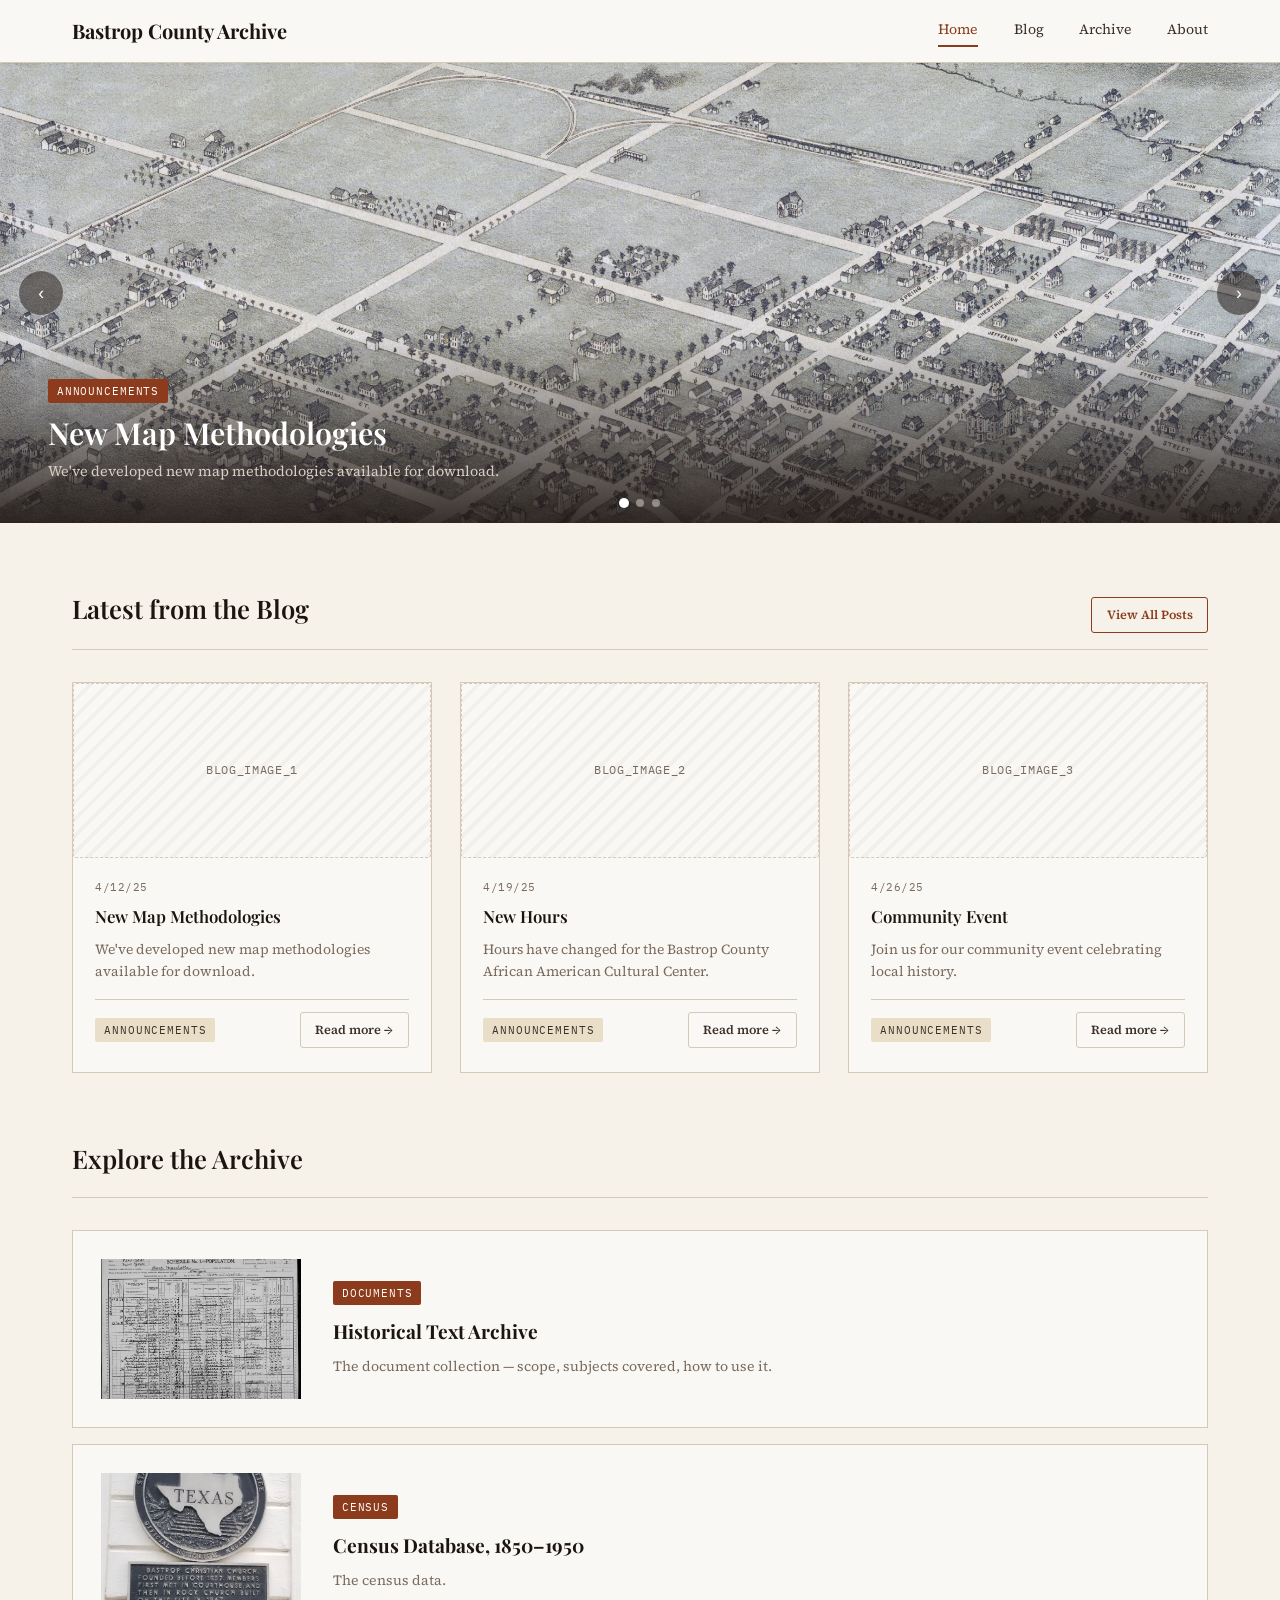
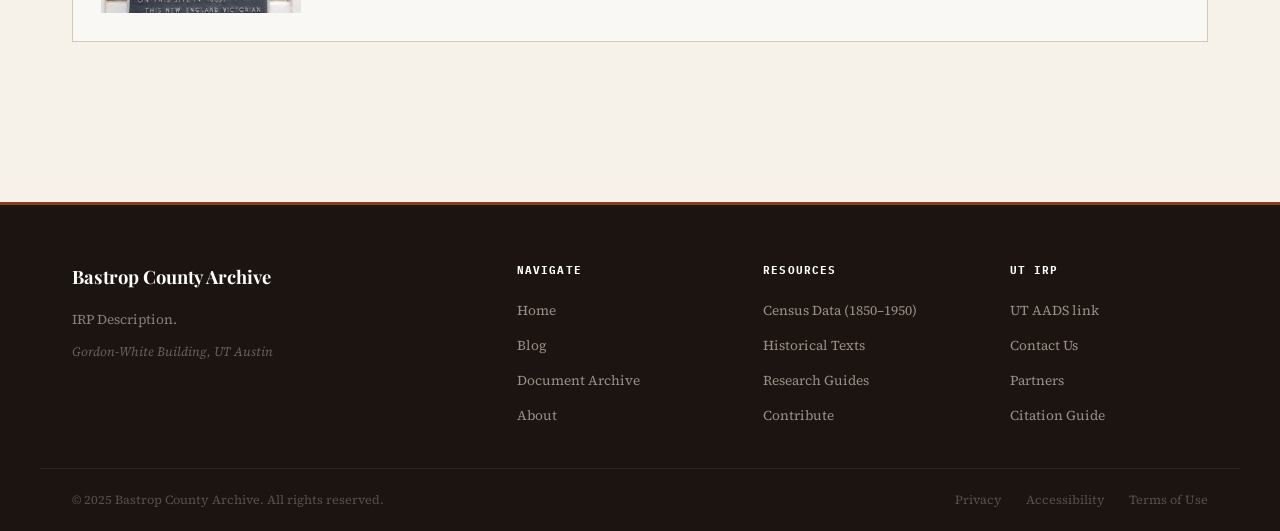
==== index.html @ de2d016e "first commit" ====
<!DOCTYPE html>
<html lang="en">
<head>
  <meta charset="UTF-8">
  <meta name="viewport" content="width=device-width, initial-scale=1.0">
  <title>Home — Bastrop County Archive</title>
  <link rel="stylesheet" href="style.css">
</head>
<body>

<main>

  <!-- ── carousel ── -->
  <div class="carousel-wrap" id="carousel">
    <div class="carousel-track" id="carouselTrack">

      <div class="carousel-slide">
        <img class="slide-img" src="bastrop-birdseye.jpg" alt="New Map Methodologies">
        <div class="carousel-caption">
          <span class="tag tag--rust">Announcements</span>
          <h2>New Map Methodologies</h2>
          <p>We've developed new map methodologies available for download.</p>
        </div>
      </div>

      <div class="carousel-slide">
        <img class="slide-img" src="bccaacc-frontsign.jpeg" alt="New Map Methodologies">
        <div class="carousel-caption">
          <span class="tag tag--rust">Logistical</span>
          <h2>New Hours</h2>
          <p>Hours have changed for the Bastrop County African American Cultural Center.</p>
        </div>
      </div>

      <div class="carousel-slide">
        <img class="slide-img" src="bccaacc-people.jpg" alt="New Map Methodologies">
        <div class="carousel-caption">
          <span class="tag tag--rust">Logistical</span>
          <h2>Upcoming Meeting</h2>
          <p>Join us for our monthly meeting to discuss upcoming projects and initiatives.</p>
        </div>
      </div>

    </div>
    <button class="carousel-btn prev" onclick="carouselMove(-1)" aria-label="Previous">&#8249;</button>
    <button class="carousel-btn next" onclick="carouselMove(1)" aria-label="Next">&#8250;</button>
    <div class="carousel-dots" id="carouselDots"></div>
  </div>


  <!-- ── LATEST BLOG POSTS ── -->
  <div class="container">
    <section class="home-section">
      <div class="section-header">
        <h2>Latest from the Blog</h2>
        <a href="blog.html" class="btn btn--outline btn--sm">View All Posts</a>
      </div>

      <div class="blog-grid">

        <!-- Card 1 -->
        <article class="blog-card">
          <div class="blog-card__img-ph ph">blog_image_1</div>
          <div class="blog-card__body">
            <p class="blog-card__meta">4/12/25</p>
            <h3 class="blog-card__title"><a href="#">New Map Methodologies</a></h3>
            <p class="blog-card__excerpt">We've developed new map methodologies available for download.</p>
            <div class="blog-card__footer">
              <span class="tag">Announcements</span>
              <a href="#" class="btn btn--ghost btn--sm">Read more →</a>
            </div>
          </div>
        </article>

        <!-- Card 2 -->
        <article class="blog-card">
          <div class="blog-card__img-ph ph">blog_image_2</div>
          <div class="blog-card__body">
            <p class="blog-card__meta">4/19/25</p>
            <h3 class="blog-card__title"><a href="#">New Hours</a></h3>
            <p class="blog-card__excerpt">Hours have changed for the Bastrop County African American Cultural Center.</p>
            <div class="blog-card__footer">
              <span class="tag">Announcements</span>
              <a href="#" class="btn btn--ghost btn--sm">Read more →</a>
            </div>
          </div>
        </article>

        <!-- Card 3 -->
        <article class="blog-card">
          <div class="blog-card__img-ph ph">blog_image_3</div>
          <div class="blog-card__body">
            <p class="blog-card__meta">4/26/25</p>
            <h3 class="blog-card__title"><a href="#">Community Event</a></h3>
            <p class="blog-card__excerpt">Join us for our community event celebrating local history.</p>
            <div class="blog-card__footer">
              <span class="tag">Announcements</span>
              <a href="#" class="btn btn--ghost btn--sm">Read more →</a>
            </div>
          </div>
        </article>

      </div>
    </section>

<!-- ── QUICK LINKS ── -->
<section class="home-section" style="padding-top:0;">
  <div class="section-header">
    <h2>Explore the Archive</h2>
  </div>
  <div style="display:flex; flex-direction:column; gap:1rem;">
    <a href="archive.html" class="quick-card" style="display:flex; align-items:center; min-height:140px;">
      <img src="census-scan.jpg" alt="Documents" style="width:200px; height:140px; object-fit:cover; margin-right:2rem; flex-shrink:0;">
      <div>
        <span class="tag tag--rust">Documents</span>
        <h3>Historical Text Archive</h3>
        <p>The document collection — scope, subjects covered, how to use it.</p>
      </div>
    </a>
    <a href="archive.html" class="quick-card" style="display:flex; align-items:center; min-height:140px;">
      <img src="bastrop-milemarker.jpg" alt="Census" style="width:200px; height:140px; object-fit:cover; margin-right:2rem; flex-shrink:0;">
      <div>
        <span class="tag tag--rust">Census</span>
        <h3>Census Database, 1850–1950</h3>
        <p>The census data.</p>
      </div>
    </a>
  </div>
</section>

</div>

</main>

<script>
let cur = 0;
const track = document.getElementById('carouselTrack');
const slides = track.children;
const dotsWrap = document.getElementById('carouselDots');
const total = slides.length;

for (let i = 0; i < total; i++) {
  const d = document.createElement('button');
  d.className = 'carousel-dot' + (i === 0 ? ' active' : '');
  d.setAttribute('aria-label', 'Slide ' + (i+1));
  d.onclick = () => goTo(i);
  dotsWrap.appendChild(d);
}
function goTo(n) {
  cur = (n + total) % total;
  track.style.transform = `translateX(-${cur * 100}%)`;
  document.querySelectorAll('.carousel-dot').forEach((d, i) => d.classList.toggle('active', i === cur));
}
function carouselMove(dir) { goTo(cur + dir); }
setInterval(() => carouselMove(1), 5500);
</script>


<script src="shell.js"></script>
<script>renderShell('Home');</script>
</body>
</html>
---- style.css ----
@import url('https://fonts.googleapis.com/css2?family=Playfair+Display:ital,wght@0,400;0,600;0,700;1,400;1,600&family=Source+Serif+4:ital,opsz,wght@0,8..60,300;0,8..60,400;0,8..60,600;1,8..60,400&family=IBM+Plex+Mono:wght@400;500&display=swap');

:root {
  --cream:    #f6f1e9;
  --paper:    #faf8f4;
  --sand:     #e9dfc9;
  --rust:     #8c3b1c;
  --rust-dk:  #6b2b0d;
  --rust-lt:  #b85e3a;
  --ink:      #1c1410;
  --ink-soft: #3d2f28;
  --muted:    #7a6a5e;
  --border:   #d5c9b7;
  --white:    #ffffff;
  --font-d:   'Playfair Display', Georgia, serif;
  --font-b:   'Source Serif 4', Georgia, serif;
  --font-m:   'IBM Plex Mono', monospace;
  --nav-h:    62px;
  --max-w:    1200px;
  --sh-sm:    0 1px 4px rgba(28,20,16,.07);
  --sh-md:    0 4px 18px rgba(28,20,16,.11);
}

*, *::before, *::after { box-sizing: border-box; margin: 0; padding: 0; }
html { scroll-behavior: smooth; }
body {
  background: var(--cream);
  color: var(--ink);
  font-family: var(--font-b);
  font-size: 16px;
  line-height: 1.7;
  -webkit-font-smoothing: antialiased;
}
a { color: var(--rust); text-decoration: none; transition: color .18s; }
a:hover { color: var(--rust-lt); }
img { max-width: 100%; display: block; }
ul { list-style: none; }
.container { max-width: var(--max-w); margin: 0 auto; padding: 0 2rem; }

/* Tags */
.tag {
  display: inline-block;
  font-family: var(--font-m);
  font-size: .68rem; letter-spacing: .08em; text-transform: uppercase;
  background: var(--sand); color: var(--ink-soft);
  padding: .18rem .55rem; border-radius: 2px;
}
.tag--rust { background: var(--rust); color: var(--white); }

/* Buttons */
.btn {
  display: inline-flex; align-items: center; gap: .45rem;
  font-family: var(--font-b); font-size: .88rem; font-weight: 600;
  padding: .6rem 1.35rem; border-radius: 3px;
  border: 1.5px solid transparent; cursor: pointer;
  transition: all .18s ease; text-decoration: none; white-space: nowrap;
}
.btn--primary { background: var(--rust); color: var(--white); border-color: var(--rust); }
.btn--primary:hover { background: var(--rust-dk); border-color: var(--rust-dk); color: var(--white); }
.btn--outline { background: transparent; color: var(--rust); border-color: var(--rust); }
.btn--outline:hover { background: var(--rust); color: var(--white); }
.btn--ghost { background: transparent; color: var(--ink-soft); border-color: var(--border); }
.btn--ghost:hover { background: var(--sand); }
.btn--sm { font-size: .78rem; padding: .4rem .9rem; }

/* ── HEADER ── */
.site-header {
  position: sticky; top: 0; z-index: 200;
  background: var(--paper); border-bottom: 1px solid var(--border);
  box-shadow: var(--sh-sm);
}
.header-inner {
  display: flex; align-items: center; justify-content: space-between;
  height: var(--nav-h); max-width: var(--max-w); margin: 0 auto; padding: 0 2rem;
}
.site-logo { display: flex; align-items: baseline; gap: .5rem; text-decoration: none; }
.logo-primary { font-family: var(--font-d); font-size: 1.25rem; font-weight: 700; color: var(--ink); }
.logo-sub { font-family: var(--font-m); font-size: .62rem; color: var(--muted); letter-spacing: .1em; text-transform: uppercase; }
.main-nav { display: flex; align-items: center; gap: 2.2rem; }
.main-nav a {
  font-family: var(--font-b); font-size: .88rem; color: var(--ink-soft);
  position: relative; padding-bottom: 2px;
}
.main-nav a::after {
  content: ''; position: absolute; bottom: -3px; left: 0; right: 0;
  height: 1.5px; background: var(--rust);
  transform: scaleX(0); transform-origin: left; transition: transform .22s ease;
}
.main-nav a:hover, .main-nav a.active { color: var(--rust); }
.main-nav a:hover::after, .main-nav a.active::after { transform: scaleX(1); }
.header-search {
  display: flex; align-items: center;
  border: 1px solid var(--border); background: var(--cream);
  border-radius: 3px; overflow: hidden;
}
.header-search input {
  border: none; background: transparent; padding: .4rem .75rem;
  font-family: var(--font-b); font-size: .85rem; color: var(--ink);
  width: 180px; outline: none;
}
.header-search input::placeholder { color: var(--muted); }
.header-search button {
  background: var(--rust); border: none; color: var(--white);
  padding: .4rem .7rem; cursor: pointer; font-size: .85rem; transition: background .18s;
}
.header-search button:hover { background: var(--rust-dk); }

/* ── FOOTER ── */
.site-footer { background: var(--ink); color: #c8bdb5; margin-top: 6rem; border-top: 3px solid var(--rust); }
.footer-inner {
  max-width: var(--max-w); margin: 0 auto; padding: 3.5rem 2rem 2rem;
  display: grid; grid-template-columns: 2fr 1fr 1fr 1fr; gap: 3rem;
}
.footer-brand .logo-primary { color: var(--white); font-size: 1.15rem; }
.footer-brand .logo-sub { color: #8a7e76; }
.footer-brand p { font-size: .85rem; line-height: 1.7; margin-top: 1rem; color: #8a7e76; }
.footer-col h4 {
  font-family: var(--font-m); font-size: .7rem; letter-spacing: .1em;
  text-transform: uppercase; color: var(--white); margin-bottom: 1rem;
}
.footer-col ul li { margin-bottom: .5rem; }
.footer-col ul li a { font-size: .85rem; color: #9a8e86; transition: color .18s; }
.footer-col ul li a:hover { color: var(--rust-lt); }
.footer-bottom {
  border-top: 1px solid #2e2520; padding: 1.25rem 2rem;
  max-width: var(--max-w); margin: 0 auto;
  display: flex; justify-content: space-between; align-items: center;
}
.footer-bottom p { font-size: .78rem; color: #5a4e48; }
.footer-bottom nav { display: flex; gap: 1.5rem; }
.footer-bottom nav a { font-size: .78rem; color: #5a4e48; }
.footer-bottom nav a:hover { color: var(--rust-lt); }

/* placeholder stripe */
.ph {
  background: repeating-linear-gradient(
    -45deg, rgba(0,0,0,.03) 0px, rgba(0,0,0,.03) 4px, transparent 4px, transparent 12px
  );
  border: 1.5px dashed var(--border);
  border-radius: 3px;
  display: flex; align-items: center; justify-content: center;
  color: var(--muted); font-family: var(--font-m);
  font-size: .72rem; letter-spacing: .06em; text-transform: uppercase;
  text-align: center; padding: .5rem;
}

/* ── CAROUSEL ── */
.carousel-wrap { position: relative; background: var(--ink); overflow: hidden; }
.carousel-track { display: flex; transition: transform .55s cubic-bezier(.4,0,.2,1); }
.carousel-slide { min-width: 100%; position: relative; }
.carousel-slide .slide-img { width: 100%; height: 460px; object-fit: cover; }
.carousel-slide .slide-ph { width: 100%; height: 460px; }
.carousel-caption {
  position: absolute; bottom: 0; left: 0; right: 0; padding: 2.5rem 3rem;
  background: linear-gradient(transparent, rgba(28,20,16,.85));
}
.carousel-caption .tag { margin-bottom: .6rem; }
.carousel-caption h2 {
  font-family: var(--font-d); font-size: 1.9rem; font-weight: 600;
  color: var(--white); line-height: 1.3; margin-bottom: .4rem;
}
.carousel-caption p { font-size: .9rem; color: #d8cec6; }
.carousel-btn {
  position: absolute; top: 50%; transform: translateY(-50%);
  background: rgba(28,20,16,.5); border: none; color: var(--white);
  width: 44px; height: 44px; border-radius: 50%; font-size: 1.1rem;
  cursor: pointer; display: flex; align-items: center; justify-content: center;
  transition: background .18s; z-index: 10;
}
.carousel-btn:hover { background: rgba(28,20,16,.85); }
.carousel-btn.prev { left: 1.2rem; }
.carousel-btn.next { right: 1.2rem; }
.carousel-dots { position: absolute; bottom: 1rem; left: 50%; transform: translateX(-50%); display: flex; gap: .5rem; z-index: 10; }
.carousel-dot {
  width: 8px; height: 8px; border-radius: 50%;
  background: rgba(255,255,255,.4); border: none; cursor: pointer; padding: 0;
  transition: background .2s, transform .2s;
}
.carousel-dot.active { background: var(--white); transform: scale(1.25); }

/* Stats bar */
.stats-bar { background: var(--rust); color: var(--white); padding: 1.6rem 0; }
.stats-inner {
  max-width: var(--max-w); margin: 0 auto; padding: 0 2rem;
  display: flex; justify-content: space-around; align-items: center; gap: 1rem; flex-wrap: wrap;
}
.stat-item { text-align: center; }
.stat-num { font-family: var(--font-d); font-size: 2.2rem; font-weight: 700; display: block; line-height: 1.1; }
.stat-label { font-family: var(--font-m); font-size: .68rem; letter-spacing: .1em; text-transform: uppercase; opacity: .8; }

/* Section headers */
.section-header {
  display: flex; align-items: baseline; justify-content: space-between;
  margin-bottom: 2rem; padding-bottom: 1rem; border-bottom: 1px solid var(--border);
}
.section-header h2 { font-family: var(--font-d); font-size: 1.6rem; font-weight: 600; }
.home-section { padding: 4rem 0; }

/* Blog cards */
.blog-grid { display: grid; grid-template-columns: repeat(auto-fill, minmax(300px, 1fr)); gap: 1.75rem; }
.blog-card {
  background: var(--paper); border: 1px solid var(--border);
  display: flex; flex-direction: column; transition: box-shadow .2s, transform .2s;
}
.blog-card:hover { box-shadow: var(--sh-md); transform: translateY(-2px); }
.blog-card__img { height: 175px; object-fit: cover; }
.blog-card__img-ph { height: 175px; }
.blog-card__body { padding: 1.25rem 1.4rem 1.5rem; flex: 1; display: flex; flex-direction: column; }
.blog-card__meta { font-family: var(--font-m); font-size: .7rem; color: var(--muted); letter-spacing: .04em; margin-bottom: .5rem; }
.blog-card__title { font-family: var(--font-d); font-size: 1.05rem; font-weight: 600; color: var(--ink); line-height: 1.4; margin-bottom: .65rem; }
.blog-card__title a { color: inherit; }
.blog-card__title a:hover { color: var(--rust); }
.blog-card__excerpt { font-size: .87rem; color: var(--muted); line-height: 1.6; flex: 1; }
.blog-card__footer { margin-top: 1rem; padding-top: .75rem; border-top: 1px solid var(--border); display: flex; justify-content: space-between; align-items: center; }

/* Page hero */
.page-hero { background: var(--ink); padding: 3rem 0; border-bottom: 3px solid var(--rust); }
.page-hero h1 { font-family: var(--font-d); font-size: 2.4rem; font-weight: 700; color: var(--white); letter-spacing: -.02em; }
.page-hero p { font-size: .95rem; color: #9a8e86; margin-top: .5rem; }

/* Archive layout */
.archive-layout { display: grid; grid-template-columns: 260px 1fr; gap: 2.5rem; align-items: start; padding: 2.5rem 0; }
.archive-search-bar { display: flex; margin-bottom: 2rem; border: 1.5px solid var(--border); border-radius: 3px; overflow: hidden; background: var(--paper); }
.archive-search-bar input { flex: 1; border: none; background: transparent; padding: .8rem 1rem; font-family: var(--font-b); font-size: .95rem; color: var(--ink); outline: none; }
.archive-search-bar input::placeholder { color: var(--muted); }
.archive-search-bar button { background: var(--rust); border: none; color: var(--white); padding: .8rem 1.3rem; cursor: pointer; font-family: var(--font-b); font-size: .88rem; font-weight: 600; transition: background .18s; }
.archive-search-bar button:hover { background: var(--rust-dk); }

.filter-sidebar { background: var(--paper); border: 1px solid var(--border); padding: 1.5rem; position: sticky; top: 80px; }
.filter-sidebar h3 { font-family: var(--font-m); font-size: .72rem; letter-spacing: .1em; text-transform: uppercase; color: var(--muted); margin-bottom: 1.25rem; padding-bottom: .6rem; border-bottom: 1px solid var(--border); }
.filter-group { margin-bottom: 1.5rem; }
.filter-group label.filter-label { display: block; font-family: var(--font-b); font-size: .82rem; font-weight: 600; color: var(--ink-soft); margin-bottom: .6rem; }
.filter-group select { width: 100%; padding: .45rem .6rem; border: 1px solid var(--border); background: var(--cream); font-family: var(--font-b); font-size: .85rem; color: var(--ink); border-radius: 2px; }
.filter-group input[type="range"] { width: 100%; accent-color: var(--rust); }
.range-labels { display: flex; justify-content: space-between; font-size: .75rem; color: var(--muted); margin-top: .3rem; }
.filter-option { display: flex; align-items: center; gap: .5rem; font-size: .84rem; color: var(--ink-soft); margin-bottom: .45rem; cursor: pointer; }
.filter-option input[type="checkbox"] { accent-color: var(--rust); }
.filter-clear { width: 100%; margin-top: .5rem; font-size: .78rem; color: var(--muted); background: none; border: 1px solid var(--border); padding: .35rem; cursor: pointer; transition: all .18s; }
.filter-clear:hover { background: var(--sand); color: var(--ink-soft); }

.results-toolbar { display: flex; align-items: center; justify-content: space-between; margin-bottom: 1.25rem; }
.results-count { font-family: var(--font-m); font-size: .78rem; color: var(--muted); letter-spacing: .04em; }
.result-card { background: var(--paper); border: 1px solid var(--border); padding: 1.4rem 1.6rem; margin-bottom: 1rem; transition: box-shadow .18s, border-color .18s; }
.result-card:hover { box-shadow: var(--sh-md); border-color: #c5b8a4; }
.result-card h3 { font-family: var(--font-d); font-size: 1.1rem; font-weight: 600; color: var(--ink); margin-bottom: .4rem; line-height: 1.4; }
.result-card h3 a { color: inherit; }
.result-card h3 a:hover { color: var(--rust); }
.result-meta { font-family: var(--font-m); font-size: .72rem; color: var(--muted); letter-spacing: .04em; margin-bottom: .6rem; display: flex; gap: 1rem; flex-wrap: wrap; }
.result-snippet { font-size: .88rem; color: var(--muted); line-height: 1.65; }
.tag-list { display: flex; flex-wrap: wrap; gap: .4rem; margin-top: .85rem; }
.result-card__actions { display: flex; gap: .6rem; margin-top: 1rem; }

/* Census */
.census-intro { background: var(--paper); border: 1px solid var(--border); border-left: 4px solid var(--rust); padding: 1.5rem 1.75rem; margin-bottom: 2rem; }
.census-intro p { font-size: .9rem; color: var(--ink-soft); }
.census-years { display: flex; flex-wrap: wrap; gap: .75rem; margin-bottom: 2.5rem; }
.census-year-btn { font-family: var(--font-m); font-size: .78rem; letter-spacing: .06em; padding: .45rem 1rem; background: var(--paper); border: 1.5px solid var(--border); color: var(--ink-soft); cursor: pointer; border-radius: 2px; transition: all .18s; }
.census-year-btn:hover, .census-year-btn.active { background: var(--rust); color: var(--white); border-color: var(--rust); }

/* Tabs */
.tab-bar { display: flex; gap: .75rem; border-bottom: 1px solid var(--border); margin-bottom: 0; padding-bottom: 1rem; }

/* About */
.about-grid { display: grid; grid-template-columns: 1fr 1fr; gap: 3rem; align-items: start; padding: 3rem 0; }
.about-img { width: 100%; border: 3px solid var(--sand); }
.about-body h2 { font-family: var(--font-d); font-size: 1.7rem; font-weight: 600; color: var(--ink); margin-bottom: 1rem; line-height: 1.3; }
.about-body p { font-size: .92rem; color: var(--ink-soft); margin-bottom: 1rem; }

/* Quick link cards */
.quick-grid { display: grid; grid-template-columns: 1fr 1fr; gap: 1.5rem; }
.quick-card { background: var(--paper); border: 1px solid var(--border); padding: 1.75rem; transition: box-shadow .18s, border-color .18s; cursor: pointer; text-decoration: none; display: block; }
.quick-card:hover { box-shadow: var(--sh-md); border-color: #c5b8a4; }
.quick-card h3 { font-family: var(--font-d); font-size: 1.2rem; color: var(--ink); margin: .6rem 0 .5rem; }
.quick-card p { font-size: .88rem; color: var(--muted); }

@media (max-width: 900px) {
  .archive-layout { grid-template-columns: 1fr; }
  .filter-sidebar { position: static; }
  .footer-inner { grid-template-columns: 1fr 1fr; }
  .about-grid { grid-template-columns: 1fr; }
  .quick-grid { grid-template-columns: 1fr; }
}
@media (max-width: 640px) {
  .main-nav { display: none; }
  .header-search { display: none; }
  .footer-inner { grid-template-columns: 1fr; gap: 2rem; }
  .carousel-caption h2 { font-size: 1.3rem; }
}
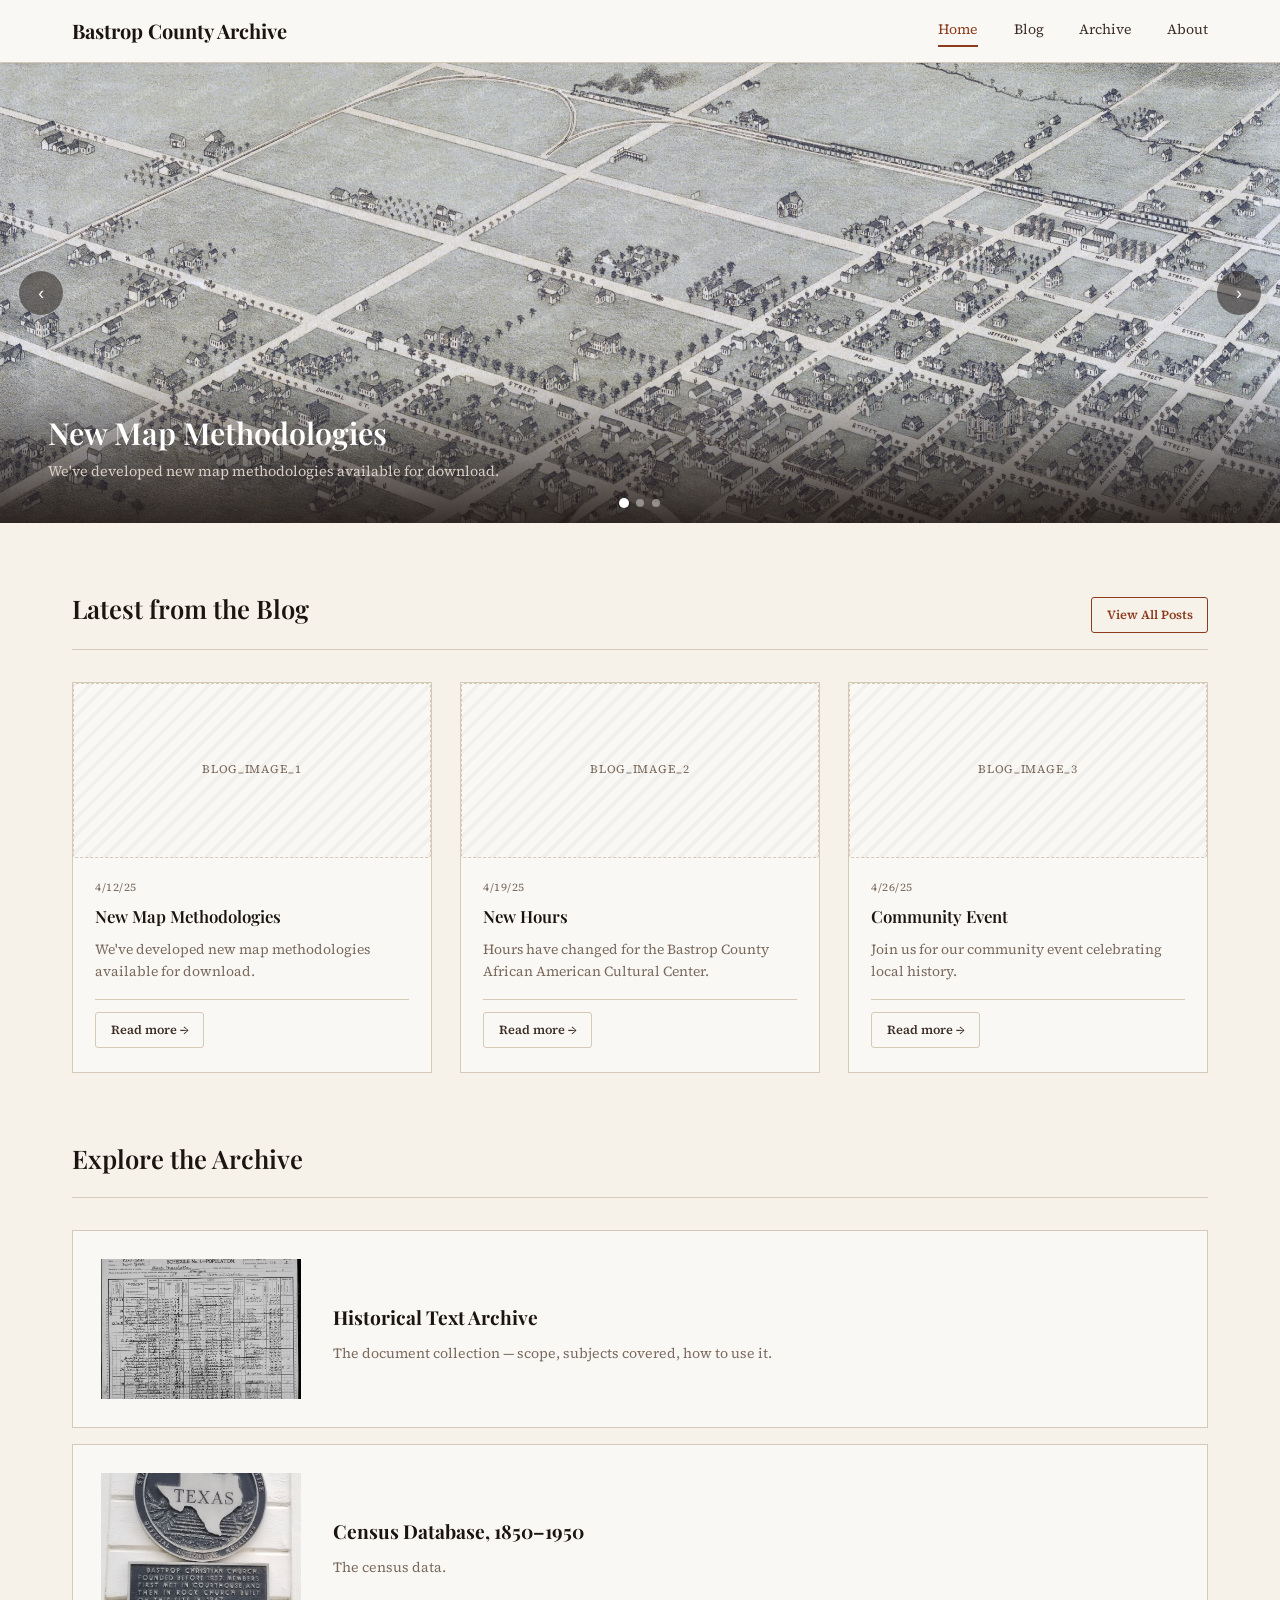
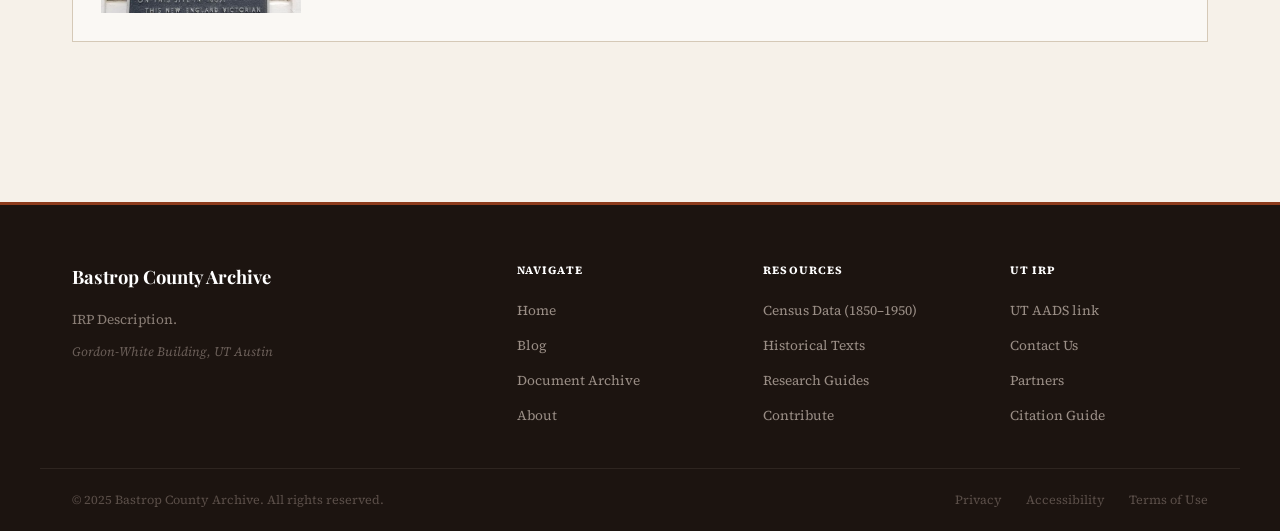
==== commit 7208a43a: "no tags, new font" ====
--- a/index.html
+++ b/index.html
@@ -17,7 +17,6 @@
       <div class="carousel-slide">
         <img class="slide-img" src="bastrop-birdseye.jpg" alt="New Map Methodologies">
         <div class="carousel-caption">
-          <span class="tag tag--rust">Announcements</span>
           <h2>New Map Methodologies</h2>
           <p>We've developed new map methodologies available for download.</p>
         </div>
@@ -26,7 +25,6 @@
       <div class="carousel-slide">
         <img class="slide-img" src="bccaacc-frontsign.jpeg" alt="New Map Methodologies">
         <div class="carousel-caption">
-          <span class="tag tag--rust">Logistical</span>
           <h2>New Hours</h2>
           <p>Hours have changed for the Bastrop County African American Cultural Center.</p>
         </div>
@@ -35,7 +33,6 @@
       <div class="carousel-slide">
         <img class="slide-img" src="bccaacc-people.jpg" alt="New Map Methodologies">
         <div class="carousel-caption">
-          <span class="tag tag--rust">Logistical</span>
           <h2>Upcoming Meeting</h2>
           <p>Join us for our monthly meeting to discuss upcoming projects and initiatives.</p>
         </div>
@@ -66,7 +63,6 @@
             <h3 class="blog-card__title"><a href="#">New Map Methodologies</a></h3>
             <p class="blog-card__excerpt">We've developed new map methodologies available for download.</p>
             <div class="blog-card__footer">
-              <span class="tag">Announcements</span>
               <a href="#" class="btn btn--ghost btn--sm">Read more →</a>
             </div>
           </div>
@@ -80,7 +76,6 @@
             <h3 class="blog-card__title"><a href="#">New Hours</a></h3>
             <p class="blog-card__excerpt">Hours have changed for the Bastrop County African American Cultural Center.</p>
             <div class="blog-card__footer">
-              <span class="tag">Announcements</span>
               <a href="#" class="btn btn--ghost btn--sm">Read more →</a>
             </div>
           </div>
@@ -94,7 +89,6 @@
             <h3 class="blog-card__title"><a href="#">Community Event</a></h3>
             <p class="blog-card__excerpt">Join us for our community event celebrating local history.</p>
             <div class="blog-card__footer">
-              <span class="tag">Announcements</span>
               <a href="#" class="btn btn--ghost btn--sm">Read more →</a>
             </div>
           </div>
@@ -112,7 +106,6 @@
     <a href="archive.html" class="quick-card" style="display:flex; align-items:center; min-height:140px;">
       <img src="census-scan.jpg" alt="Documents" style="width:200px; height:140px; object-fit:cover; margin-right:2rem; flex-shrink:0;">
       <div>
-        <span class="tag tag--rust">Documents</span>
         <h3>Historical Text Archive</h3>
         <p>The document collection — scope, subjects covered, how to use it.</p>
       </div>
@@ -120,7 +113,6 @@
     <a href="archive.html" class="quick-card" style="display:flex; align-items:center; min-height:140px;">
       <img src="bastrop-milemarker.jpg" alt="Census" style="width:200px; height:140px; object-fit:cover; margin-right:2rem; flex-shrink:0;">
       <div>
-        <span class="tag tag--rust">Census</span>
         <h3>Census Database, 1850–1950</h3>
         <p>The census data.</p>
       </div>
--- a/style.css
+++ b/style.css
@@ -14,7 +14,7 @@
   --white:    #ffffff;
   --font-d:   'Playfair Display', Georgia, serif;
   --font-b:   'Source Serif 4', Georgia, serif;
-  --font-m:   'IBM Plex Mono', monospace;
+  --font-m:   'Source Serif 4', monospace;
   --nav-h:    62px;
   --max-w:    1200px;
   --sh-sm:    0 1px 4px rgba(28,20,16,.07);
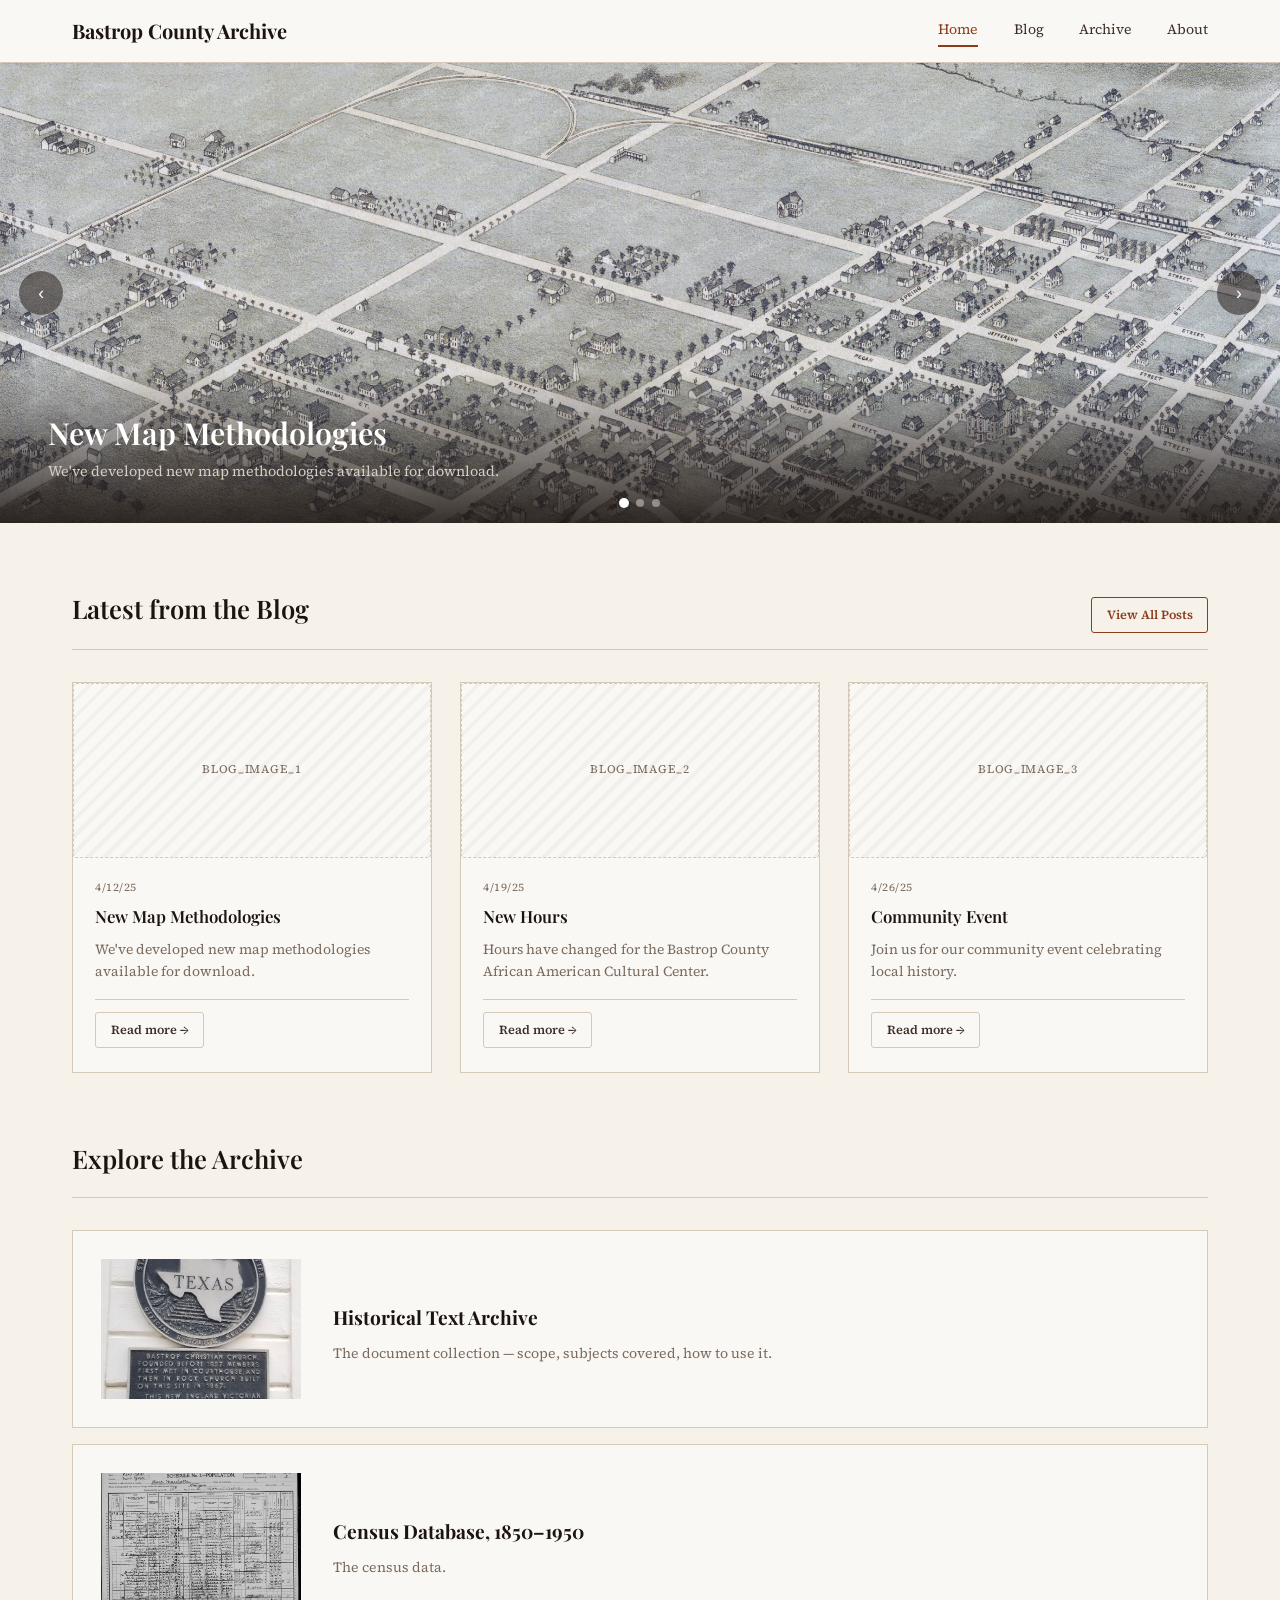
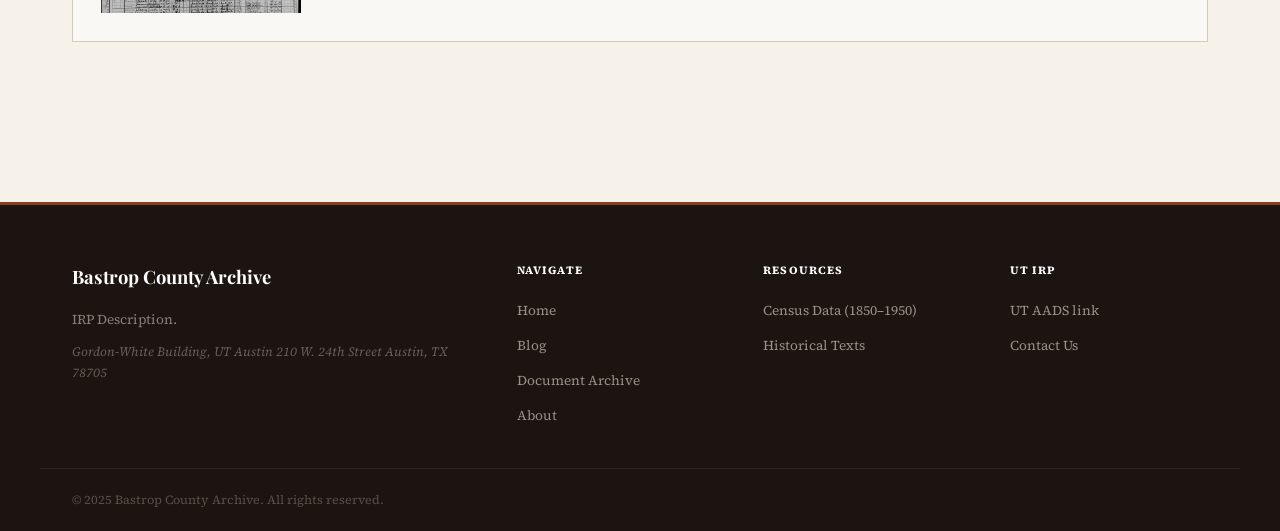
==== commit be11fbb5: "blog post template and contact page added" ====
--- a/index.html
+++ b/index.html
@@ -60,10 +60,10 @@
           <div class="blog-card__img-ph ph">blog_image_1</div>
           <div class="blog-card__body">
             <p class="blog-card__meta">4/12/25</p>
-            <h3 class="blog-card__title"><a href="#">New Map Methodologies</a></h3>
+            <h3 class="blog-card__title"><a href="blog-post.html">New Map Methodologies</a></h3>
             <p class="blog-card__excerpt">We've developed new map methodologies available for download.</p>
             <div class="blog-card__footer">
-              <a href="#" class="btn btn--ghost btn--sm">Read more →</a>
+              <a href="blog-post.html" class="btn btn--ghost btn--sm">Read more →</a>
             </div>
           </div>
         </article>
@@ -73,10 +73,10 @@
           <div class="blog-card__img-ph ph">blog_image_2</div>
           <div class="blog-card__body">
             <p class="blog-card__meta">4/19/25</p>
-            <h3 class="blog-card__title"><a href="#">New Hours</a></h3>
+            <h3 class="blog-card__title"><a href="blog-post.html">New Hours</a></h3>
             <p class="blog-card__excerpt">Hours have changed for the Bastrop County African American Cultural Center.</p>
             <div class="blog-card__footer">
-              <a href="#" class="btn btn--ghost btn--sm">Read more →</a>
+              <a href="blog-post.html" class="btn btn--ghost btn--sm">Read more →</a>
             </div>
           </div>
         </article>
@@ -86,10 +86,10 @@
           <div class="blog-card__img-ph ph">blog_image_3</div>
           <div class="blog-card__body">
             <p class="blog-card__meta">4/26/25</p>
-            <h3 class="blog-card__title"><a href="#">Community Event</a></h3>
+            <h3 class="blog-card__title"><a href="blog-post.html">Community Event</a></h3>
             <p class="blog-card__excerpt">Join us for our community event celebrating local history.</p>
             <div class="blog-card__footer">
-              <a href="#" class="btn btn--ghost btn--sm">Read more →</a>
+              <a href="blog-post.html" class="btn btn--ghost btn--sm">Read more →</a>
             </div>
           </div>
         </article>
@@ -104,14 +104,14 @@
   </div>
   <div style="display:flex; flex-direction:column; gap:1rem;">
     <a href="archive.html" class="quick-card" style="display:flex; align-items:center; min-height:140px;">
-      <img src="census-scan.jpg" alt="Documents" style="width:200px; height:140px; object-fit:cover; margin-right:2rem; flex-shrink:0;">
+      <img src="bastrop-milemarker.jpg" alt="Documents" style="width:200px; height:140px; object-fit:cover; margin-right:2rem; flex-shrink:0;">
       <div>
         <h3>Historical Text Archive</h3>
         <p>The document collection — scope, subjects covered, how to use it.</p>
       </div>
     </a>
     <a href="archive.html" class="quick-card" style="display:flex; align-items:center; min-height:140px;">
-      <img src="bastrop-milemarker.jpg" alt="Census" style="width:200px; height:140px; object-fit:cover; margin-right:2rem; flex-shrink:0;">
+      <img src="census-scan.jpg" alt="Census" style="width:200px; height:140px; object-fit:cover; margin-right:2rem; flex-shrink:0;">
       <div>
         <h3>Census Database, 1850–1950</h3>
         <p>The census data.</p>
@@ -151,4 +151,4 @@
 <script src="shell.js"></script>
 <script>renderShell('Home');</script>
 </body>
-</html>
+</html>
